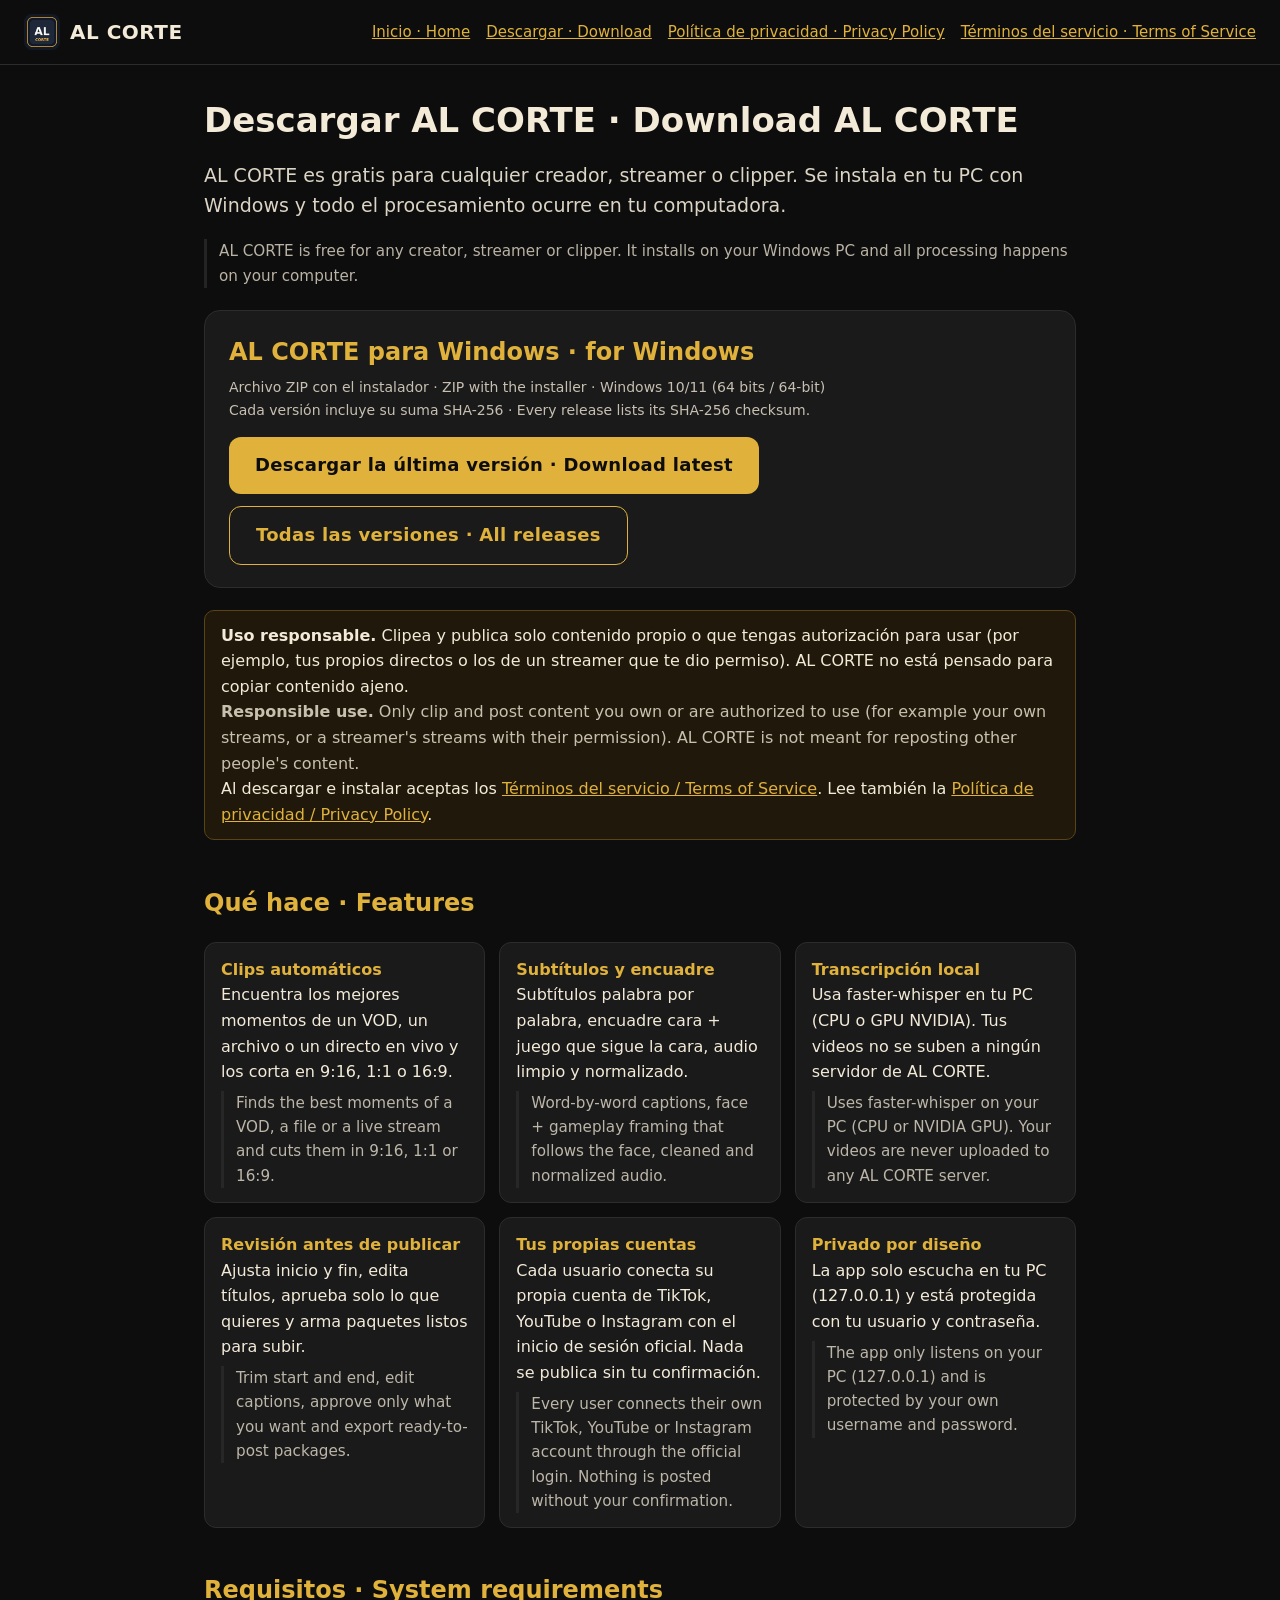
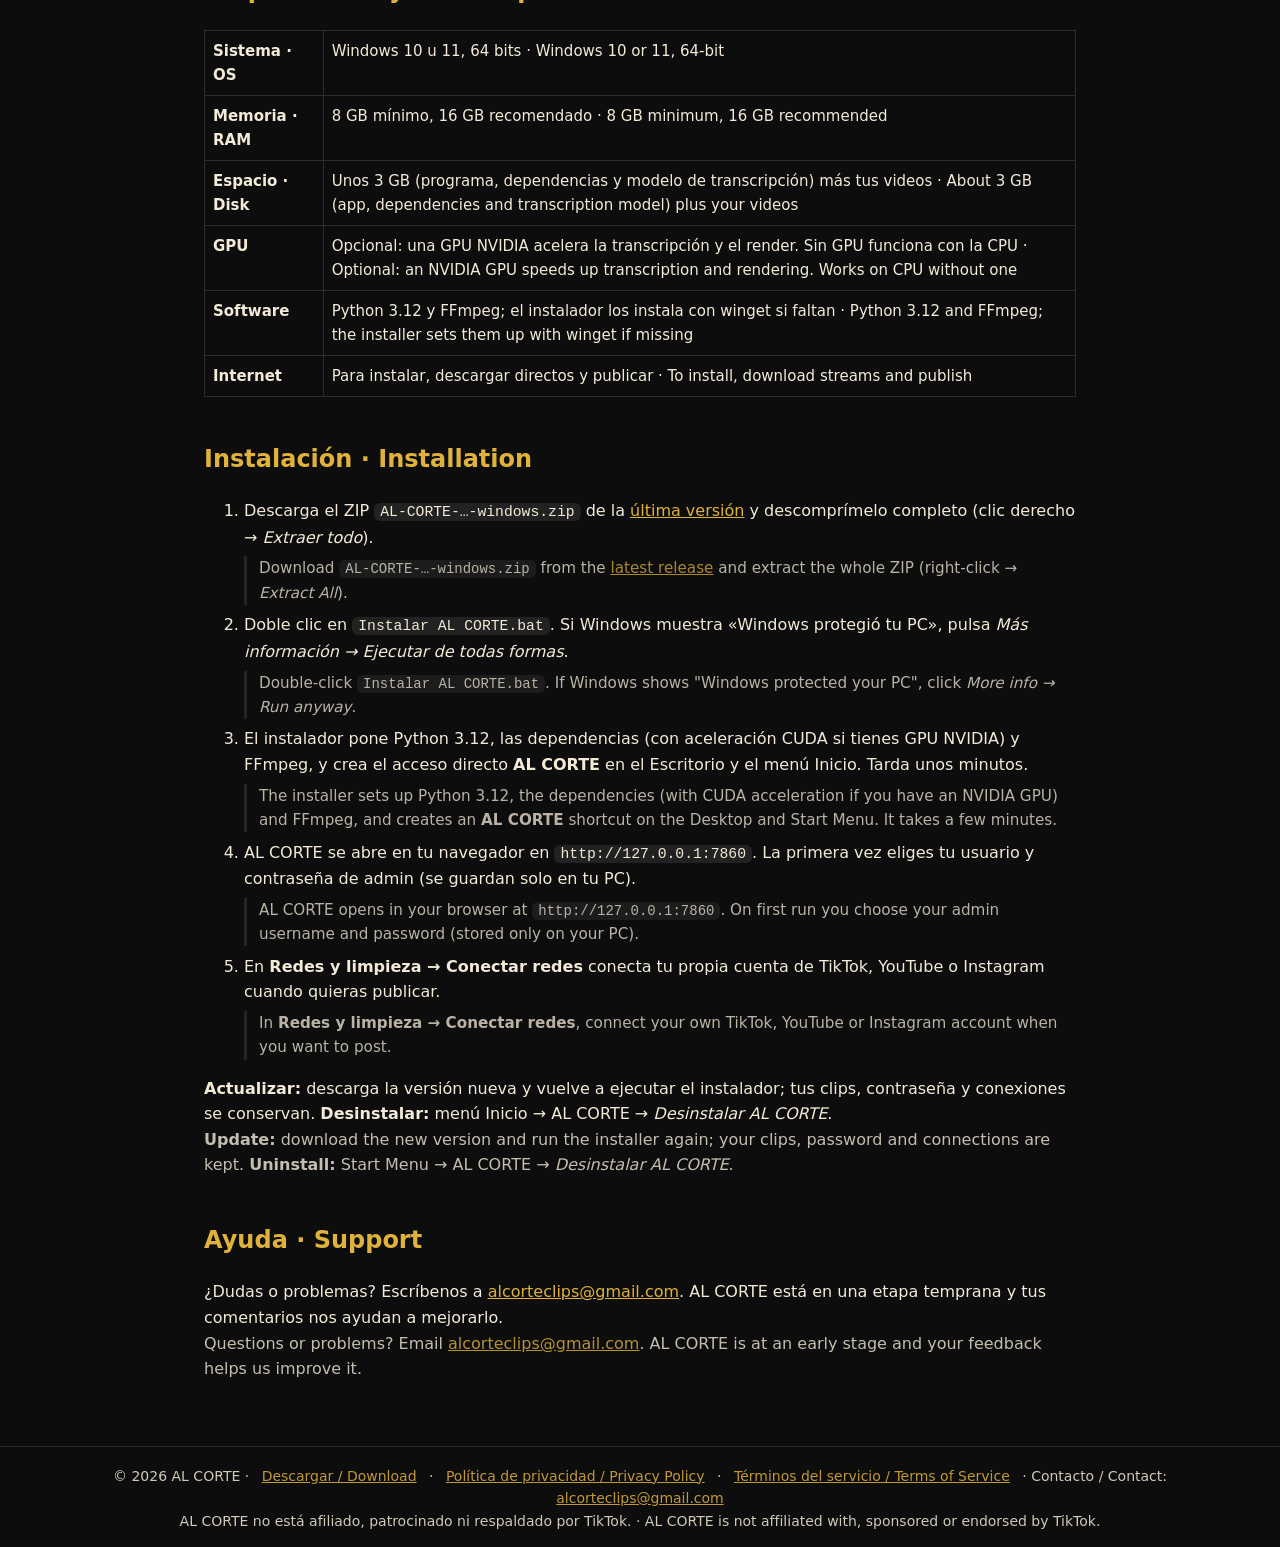
==== descargar.html @ 5b09337a "Sitio: página de descarga v2.2.0" ====
<!doctype html>
<html lang="es"><head><meta charset="utf-8"><meta name="viewport" content="width=device-width,initial-scale=1">
<title>Descargar AL CORTE · Download AL CORTE for Windows</title>
<meta name="description" content="Descarga gratis AL CORTE para Windows: convierte tus directos y videos largos en clips verticales con subtítulos para TikTok, YouTube Shorts e Instagram Reels.">
<link rel="icon" href="icono.png"><link rel="stylesheet" href="estilo.css"></head>
<body>
<header>
  <a class="marca" href="index.html"><img src="icono.png" alt="">AL CORTE</a>
  <nav><a href="index.html">Inicio · Home</a><a href="descargar.html">Descargar · Download</a><a href="privacy.html">Política de privacidad · Privacy Policy</a><a href="terms.html">Términos del servicio · Terms of Service</a></nav>
</header>
<main>
<h1>Descargar AL CORTE · Download AL CORTE</h1>
<p class="lead">AL CORTE es gratis para cualquier creador, streamer o clipper. Se instala en tu PC con Windows y todo el procesamiento ocurre en tu computadora.</p>
<p class="en">AL CORTE is free for any creator, streamer or clipper. It installs on your Windows PC and all processing happens on your computer.</p>

<div class="descarga">
  <div>
    <h2 style="margin:0 0 .2em">AL CORTE para Windows · for Windows</h2>
    <div class="info">Archivo ZIP con el instalador · ZIP with the installer · Windows 10/11 (64 bits / 64-bit)<br>Cada versión incluye su suma SHA-256 · Every release lists its SHA-256 checksum.</div>
  </div>
  <div class="botones">
    <a class="boton" href="https://github.com/alcorteclips/alcorte/releases/latest">Descargar la última versión · Download latest</a>
    <a class="boton sec" href="https://github.com/alcorteclips/alcorte/releases">Todas las versiones · All releases</a>
  </div>
</div>

<p class="aviso"><b>Uso responsable.</b> Clipea y publica solo contenido propio o que tengas autorización para usar (por ejemplo, tus propios directos o los de un streamer que te dio permiso). AL CORTE no está pensado para copiar contenido ajeno.<br><span style="opacity:.8"><b>Responsible use.</b> Only clip and post content you own or are authorized to use (for example your own streams, or a streamer's streams with their permission). AL CORTE is not meant for reposting other people's content.</span><br>Al descargar e instalar aceptas los <a href="terms.html">Términos del servicio / Terms of Service</a>. Lee también la <a href="privacy.html">Política de privacidad / Privacy Policy</a>.</p>

<h2>Qué hace · Features</h2>
<div class="rasgos">
  <div class="rasgo"><b>Clips automáticos</b><br>Encuentra los mejores momentos de un VOD, un archivo o un directo en vivo y los corta en 9:16, 1:1 o 16:9.<div class="en">Finds the best moments of a VOD, a file or a live stream and cuts them in 9:16, 1:1 or 16:9.</div></div>
  <div class="rasgo"><b>Subtítulos y encuadre</b><br>Subtítulos palabra por palabra, encuadre cara + juego que sigue la cara, audio limpio y normalizado.<div class="en">Word-by-word captions, face + gameplay framing that follows the face, cleaned and normalized audio.</div></div>
  <div class="rasgo"><b>Transcripción local</b><br>Usa faster-whisper en tu PC (CPU o GPU NVIDIA). Tus videos no se suben a ningún servidor de AL CORTE.<div class="en">Uses faster-whisper on your PC (CPU or NVIDIA GPU). Your videos are never uploaded to any AL CORTE server.</div></div>
  <div class="rasgo"><b>Revisión antes de publicar</b><br>Ajusta inicio y fin, edita títulos, aprueba solo lo que quieres y arma paquetes listos para subir.<div class="en">Trim start and end, edit captions, approve only what you want and export ready-to-post packages.</div></div>
  <div class="rasgo"><b>Tus propias cuentas</b><br>Cada usuario conecta su propia cuenta de TikTok, YouTube o Instagram con el inicio de sesión oficial. Nada se publica sin tu confirmación.<div class="en">Every user connects their own TikTok, YouTube or Instagram account through the official login. Nothing is posted without your confirmation.</div></div>
  <div class="rasgo"><b>Privado por diseño</b><br>La app solo escucha en tu PC (127.0.0.1) y está protegida con tu usuario y contraseña.<div class="en">The app only listens on your PC (127.0.0.1) and is protected by your own username and password.</div></div>
</div>

<h2>Requisitos · System requirements</h2>
<table>
  <tr><th>Sistema · OS</th><td>Windows 10 u 11, 64 bits · Windows 10 or 11, 64-bit</td></tr>
  <tr><th>Memoria · RAM</th><td>8 GB mínimo, 16 GB recomendado · 8 GB minimum, 16 GB recommended</td></tr>
  <tr><th>Espacio · Disk</th><td>Unos 3 GB (programa, dependencias y modelo de transcripción) más tus videos · About 3 GB (app, dependencies and transcription model) plus your videos</td></tr>
  <tr><th>GPU</th><td>Opcional: una GPU NVIDIA acelera la transcripción y el render. Sin GPU funciona con la CPU · Optional: an NVIDIA GPU speeds up transcription and rendering. Works on CPU without one</td></tr>
  <tr><th>Software</th><td>Python 3.12 y FFmpeg; el instalador los instala con winget si faltan · Python 3.12 and FFmpeg; the installer sets them up with winget if missing</td></tr>
  <tr><th>Internet</th><td>Para instalar, descargar directos y publicar · To install, download streams and publish</td></tr>
</table>

<h2>Instalación · Installation</h2>
<ol class="instalar">
  <li>Descarga el ZIP <code>AL-CORTE-…-windows.zip</code> de la <a href="https://github.com/alcorteclips/alcorte/releases/latest">última versión</a> y descomprímelo completo (clic derecho → <i>Extraer todo</i>).<div class="en">Download <code>AL-CORTE-…-windows.zip</code> from the <a href="https://github.com/alcorteclips/alcorte/releases/latest">latest release</a> and extract the whole ZIP (right-click → <i>Extract All</i>).</div></li>
  <li>Doble clic en <code>Instalar AL CORTE.bat</code>. Si Windows muestra «Windows protegió tu PC», pulsa <i>Más información → Ejecutar de todas formas</i>.<div class="en">Double-click <code>Instalar AL CORTE.bat</code>. If Windows shows "Windows protected your PC", click <i>More info → Run anyway</i>.</div></li>
  <li>El instalador pone Python 3.12, las dependencias (con aceleración CUDA si tienes GPU NVIDIA) y FFmpeg, y crea el acceso directo <b>AL CORTE</b> en el Escritorio y el menú Inicio. Tarda unos minutos.<div class="en">The installer sets up Python 3.12, the dependencies (with CUDA acceleration if you have an NVIDIA GPU) and FFmpeg, and creates an <b>AL CORTE</b> shortcut on the Desktop and Start Menu. It takes a few minutes.</div></li>
  <li>AL CORTE se abre en tu navegador en <code>http://127.0.0.1:7860</code>. La primera vez eliges tu usuario y contraseña de admin (se guardan solo en tu PC).<div class="en">AL CORTE opens in your browser at <code>http://127.0.0.1:7860</code>. On first run you choose your admin username and password (stored only on your PC).</div></li>
  <li>En <b>Redes y limpieza → Conectar redes</b> conecta tu propia cuenta de TikTok, YouTube o Instagram cuando quieras publicar.<div class="en">In <b>Redes y limpieza → Conectar redes</b>, connect your own TikTok, YouTube or Instagram account when you want to post.</div></li>
</ol>
<p><b>Actualizar:</b> descarga la versión nueva y vuelve a ejecutar el instalador; tus clips, contraseña y conexiones se conservan. <b>Desinstalar:</b> menú Inicio → AL CORTE → <i>Desinstalar AL CORTE</i>.<br><span style="opacity:.8"><b>Update:</b> download the new version and run the installer again; your clips, password and connections are kept. <b>Uninstall:</b> Start Menu → AL CORTE → <i>Desinstalar AL CORTE</i>.</span></p>

<h2>Ayuda · Support</h2>
<p>¿Dudas o problemas? Escríbenos a <a href="mailto:alcorteclips@gmail.com">alcorteclips@gmail.com</a>. AL CORTE está en una etapa temprana y tus comentarios nos ayudan a mejorarlo.<br><span style="opacity:.8">Questions or problems? Email <a href="mailto:alcorteclips@gmail.com">alcorteclips@gmail.com</a>. AL CORTE is at an early stage and your feedback helps us improve it.</span></p>
</main>
<footer>© 2026 AL CORTE · <a href="descargar.html">Descargar / Download</a> · <a href="privacy.html">Política de privacidad / Privacy Policy</a> · <a href="terms.html">Términos del servicio / Terms of Service</a> · Contacto / Contact: <a href="mailto:alcorteclips@gmail.com">alcorteclips@gmail.com</a><br>AL CORTE no está afiliado, patrocinado ni respaldado por TikTok. · AL CORTE is not affiliated with, sponsored or endorsed by TikTok.</footer>
</body></html>
---- estilo.css ----
:root{--negro:#0d0d0d;--gris:#1a1a1a;--linea:#2c2c2c;--crema:#f3ead8;--dorado:#e0b23c}
*{box-sizing:border-box}
body{margin:0;background:var(--negro);color:var(--crema);font:16px/1.6 system-ui,-apple-system,"Segoe UI",Roboto,sans-serif}
a{color:var(--dorado)}
header{display:flex;flex-wrap:wrap;gap:12px 24px;align-items:center;justify-content:space-between;padding:14px 24px;border-bottom:1px solid var(--linea)}
header .marca{display:flex;align-items:center;gap:10px;text-decoration:none;color:var(--crema);font-weight:800;font-size:20px;letter-spacing:.5px}
header .marca img{width:36px;height:36px;border-radius:8px}
header nav{display:flex;flex-wrap:wrap;gap:16px;font-size:15px}
main{max-width:920px;margin:0 auto;padding:28px 24px 48px}
h1{font-size:34px;line-height:1.2;margin:.2em 0}
h2{color:var(--dorado);margin-top:1.8em}
h3{margin-bottom:.2em}
.lead{font-size:19px;opacity:.9}
.en{opacity:.75;font-size:.95em;border-left:3px solid var(--linea);padding-left:12px;margin-top:.4em}
.pasos{display:grid;grid-template-columns:repeat(auto-fit,minmax(200px,1fr));gap:14px;margin:18px 0}
.paso{background:var(--gris);border:1px solid var(--linea);border-radius:12px;padding:14px 16px}
.paso b{color:var(--dorado)}
.aviso{background:#20180a;border:1px solid #5a4415;border-radius:10px;padding:12px 16px}
footer{border-top:1px solid var(--linea);padding:18px 24px;text-align:center;font-size:14px;opacity:.85}
footer a{margin:0 8px}
table{border-collapse:collapse;width:100%;font-size:15px}
td,th{border:1px solid var(--linea);padding:8px;text-align:left;vertical-align:top}
.fecha{opacity:.7;font-size:14px}
.boton{display:inline-block;background:var(--dorado);color:var(--negro);font-weight:800;text-decoration:none;border-radius:12px;padding:14px 26px;font-size:18px;letter-spacing:.3px}
.boton:hover{filter:brightness(1.08)}
.boton.sec{background:transparent;color:var(--dorado);border:1px solid var(--dorado)}
.descarga{background:var(--gris);border:1px solid var(--linea);border-radius:16px;padding:22px 24px;margin:22px 0;display:flex;flex-wrap:wrap;gap:16px 28px;align-items:center;justify-content:space-between}
.descarga .info{font-size:14px;opacity:.8}
.botones{display:flex;flex-wrap:wrap;gap:12px}
.rasgos{display:grid;grid-template-columns:repeat(auto-fit,minmax(240px,1fr));gap:14px;margin:18px 0}
.rasgo{background:var(--gris);border:1px solid var(--linea);border-radius:12px;padding:14px 16px}
.rasgo b{color:var(--dorado)}
ol.instalar li{margin:.45em 0}
code{background:#222;border-radius:6px;padding:1px 6px;font-size:.92em}
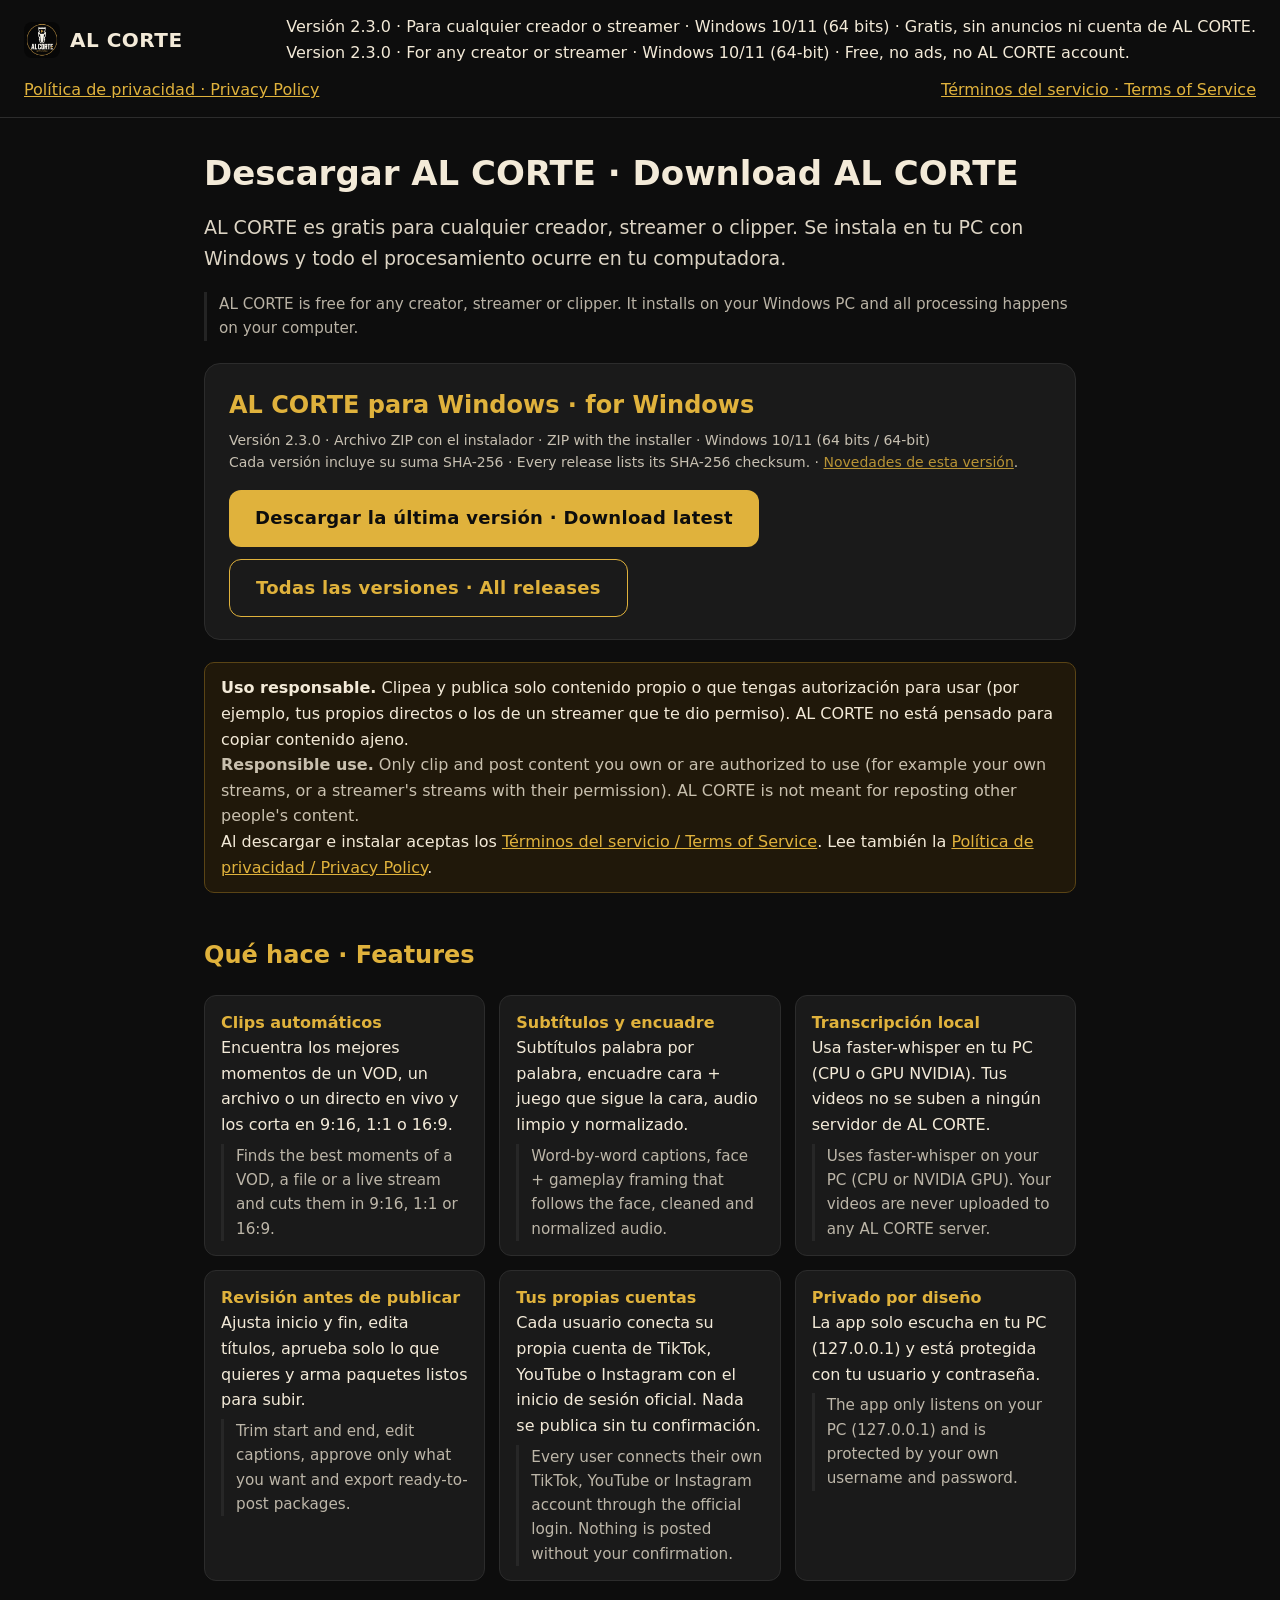
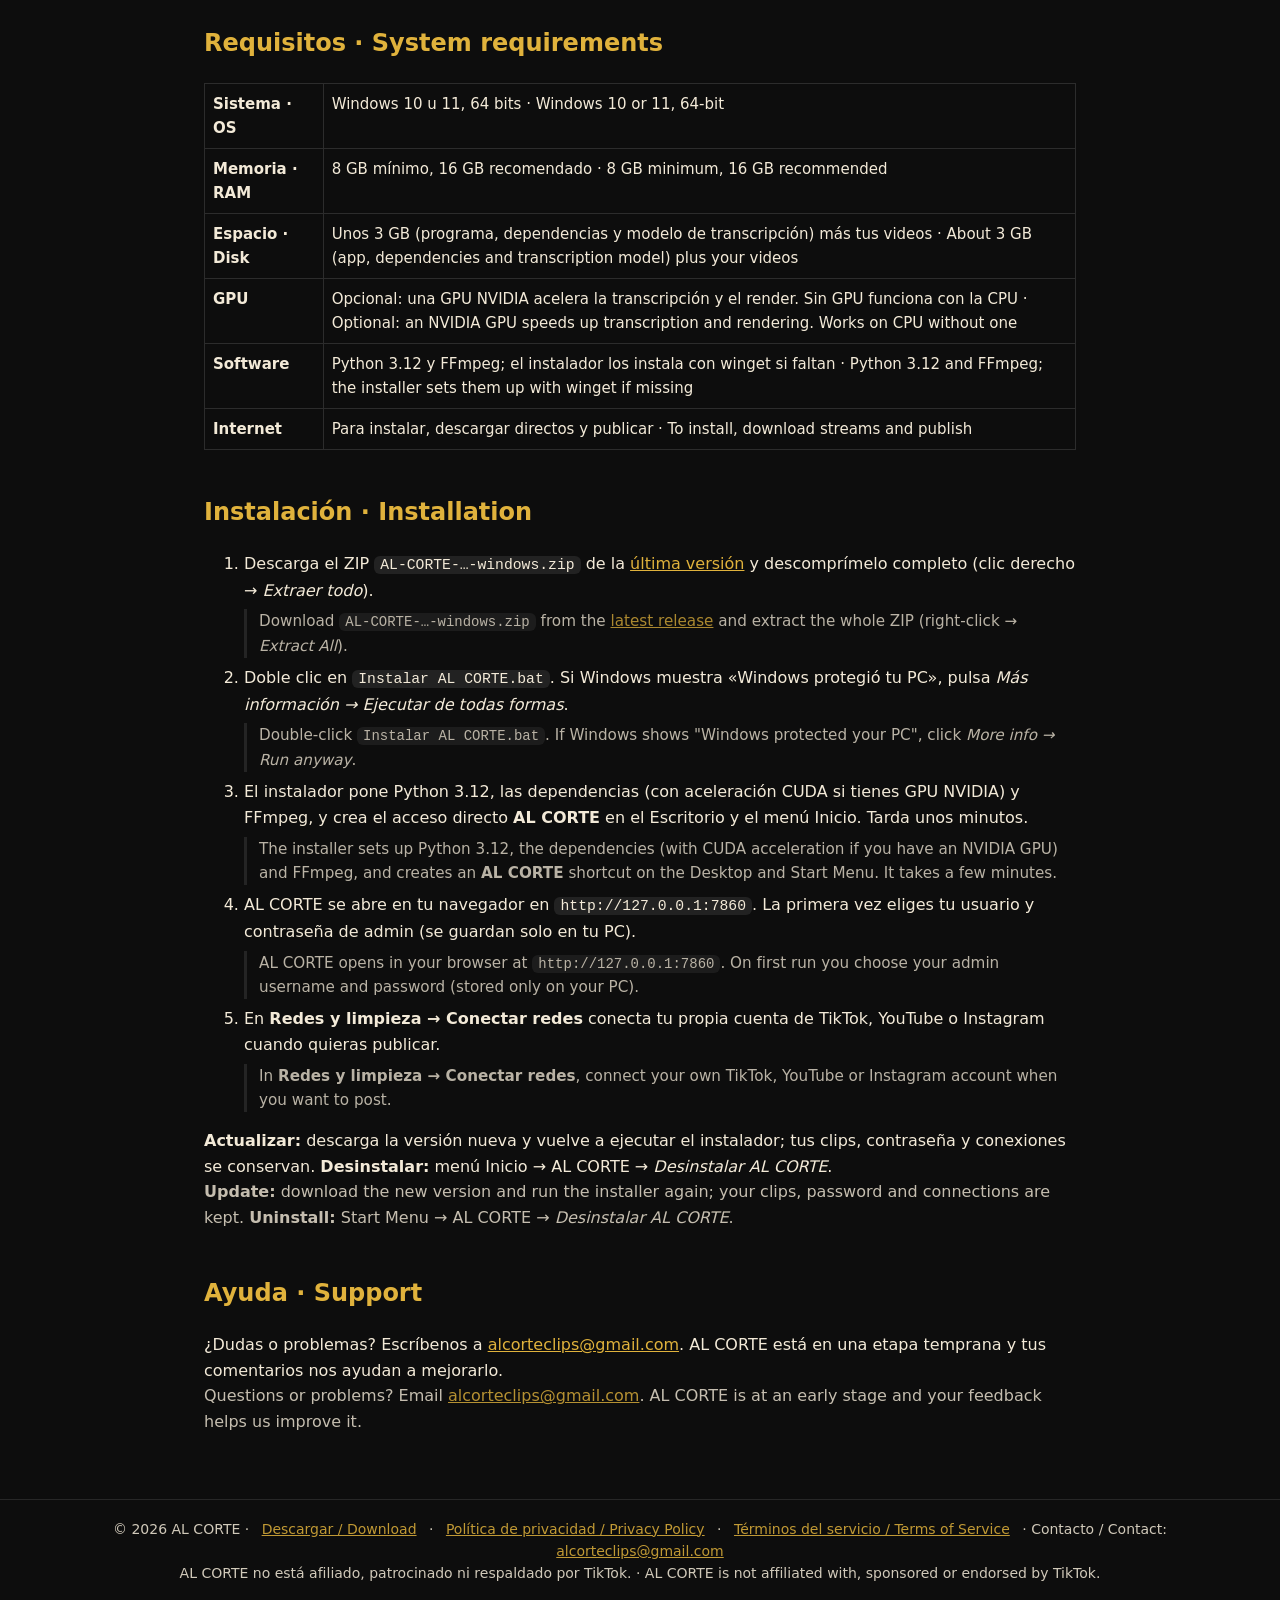
==== commit d3b8f7b8: "Sitio 2.3.0: novedades y logo" ====
--- a/descargar.html
+++ b/descargar.html
@@ -6,7 +6,7 @@
 <body>
 <header>
   <a class="marca" href="index.html"><img src="icono.png" alt="">AL CORTE</a>
-  <nav><a href="index.html">Inicio · Home</a><a href="descargar.html">Descargar · Download</a><a href="privacy.html">Política de privacidad · Privacy Policy</a><a href="terms.html">Términos del servicio · Terms of Service</a></nav>
+      <div class="info">Versión 2.3.0 · Para cualquier creador o streamer · Windows 10/11 (64 bits) · Gratis, sin anuncios ni cuenta de AL CORTE.<br>Version 2.3.0 · For any creator or streamer · Windows 10/11 (64-bit) · Free, no ads, no AL CORTE account.</div><a href="privacy.html">Política de privacidad · Privacy Policy</a><a href="terms.html">Términos del servicio · Terms of Service</a></nav>
 </header>
 <main>
 <h1>Descargar AL CORTE · Download AL CORTE</h1>
@@ -16,7 +16,7 @@
 <div class="descarga">
   <div>
     <h2 style="margin:0 0 .2em">AL CORTE para Windows · for Windows</h2>
-    <div class="info">Archivo ZIP con el instalador · ZIP with the installer · Windows 10/11 (64 bits / 64-bit)<br>Cada versión incluye su suma SHA-256 · Every release lists its SHA-256 checksum.</div>
+    <div class="info">Versión 2.3.0 · Archivo ZIP con el instalador · ZIP with the installer · Windows 10/11 (64 bits / 64-bit)<br>Cada versión incluye su suma SHA-256 · Every release lists its SHA-256 checksum. · <a href="index.html#novedades">Novedades de esta versión</a>.</div>
   </div>
   <div class="botones">
     <a class="boton" href="https://github.com/alcorteclips/alcorte/releases/latest">Descargar la última versión · Download latest</a>
--- a/estilo.css
+++ b/estilo.css
@@ -32,3 +32,6 @@
 .rasgo b{color:var(--dorado)}
 ol.instalar li{margin:.45em 0}
 code{background:#222;border-radius:6px;padding:1px 6px;font-size:.92em}
+.novedades{list-style:none;padding:0;margin:18px 0;display:grid;gap:8px}
+.novedades li{background:var(--gris);border:1px solid var(--linea);border-left:3px solid var(--dorado);border-radius:10px;padding:10px 14px}
+.novedades li b{color:var(--dorado)}
